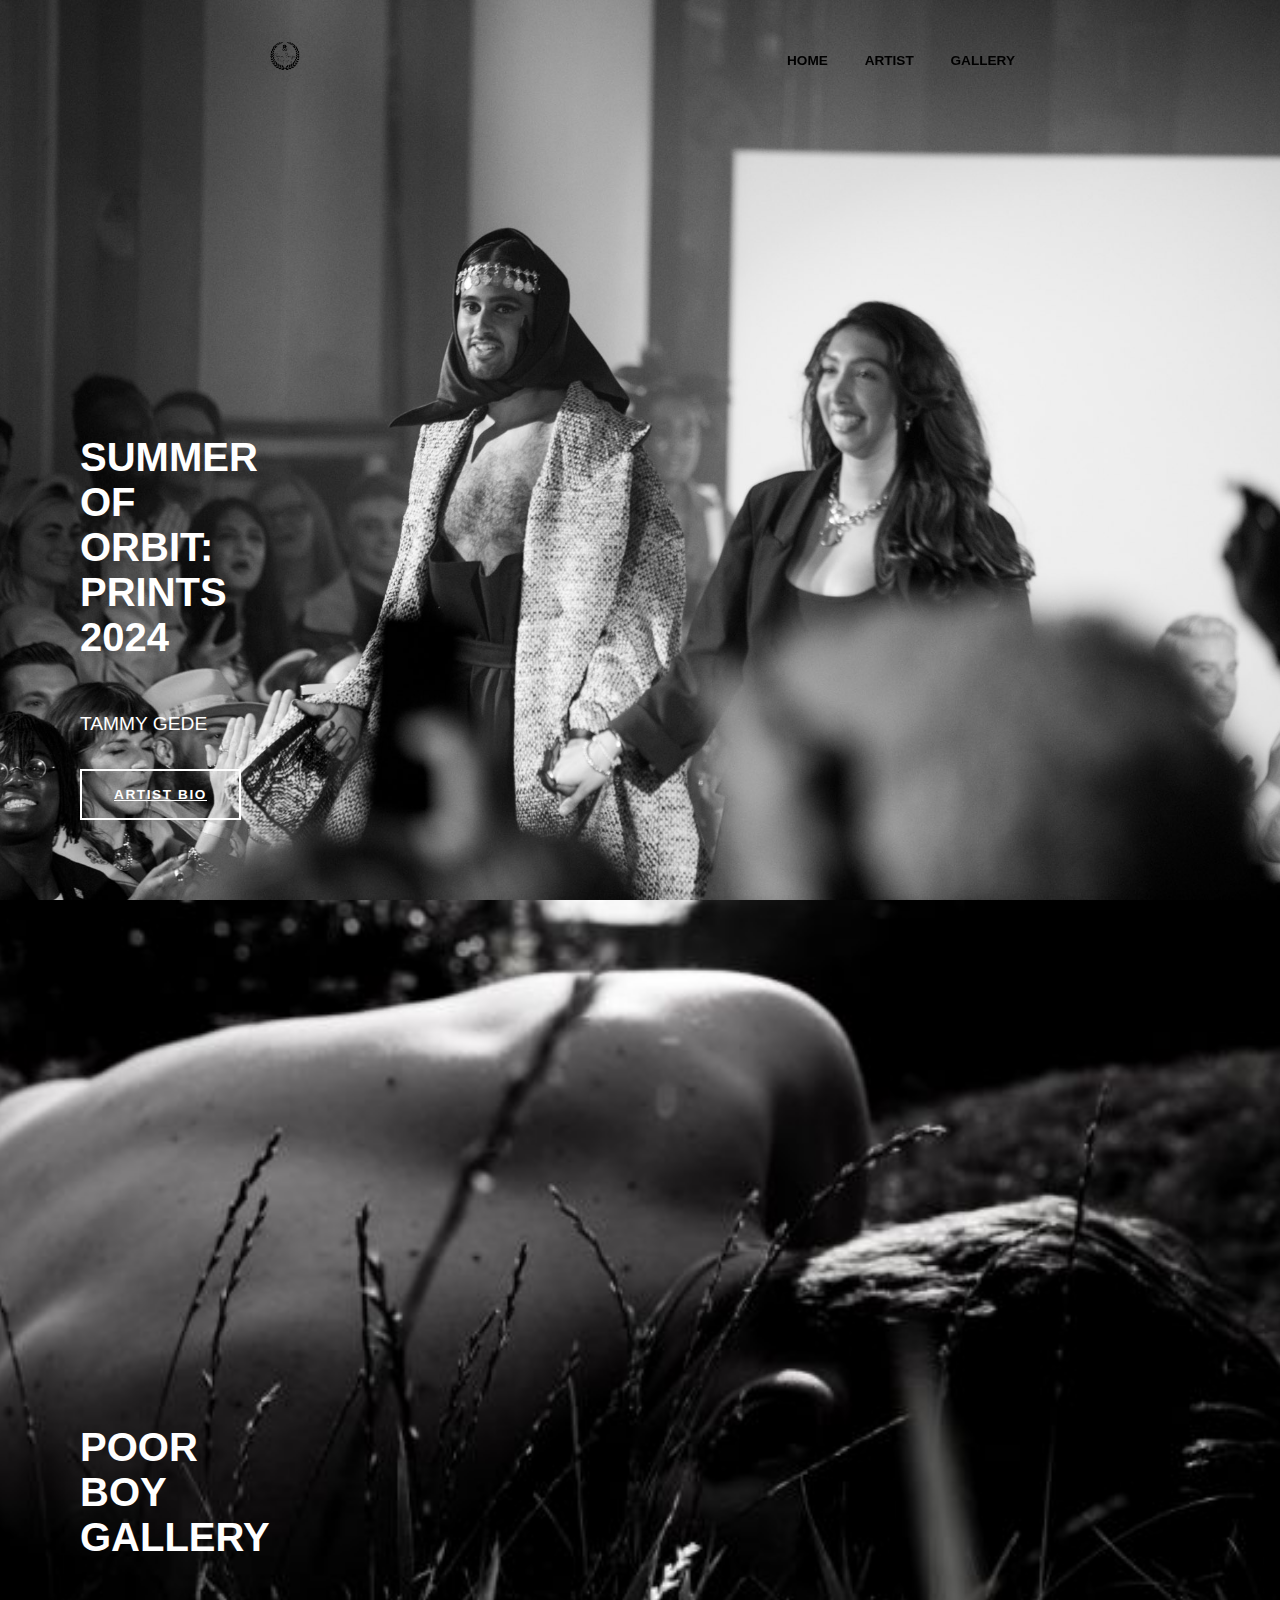
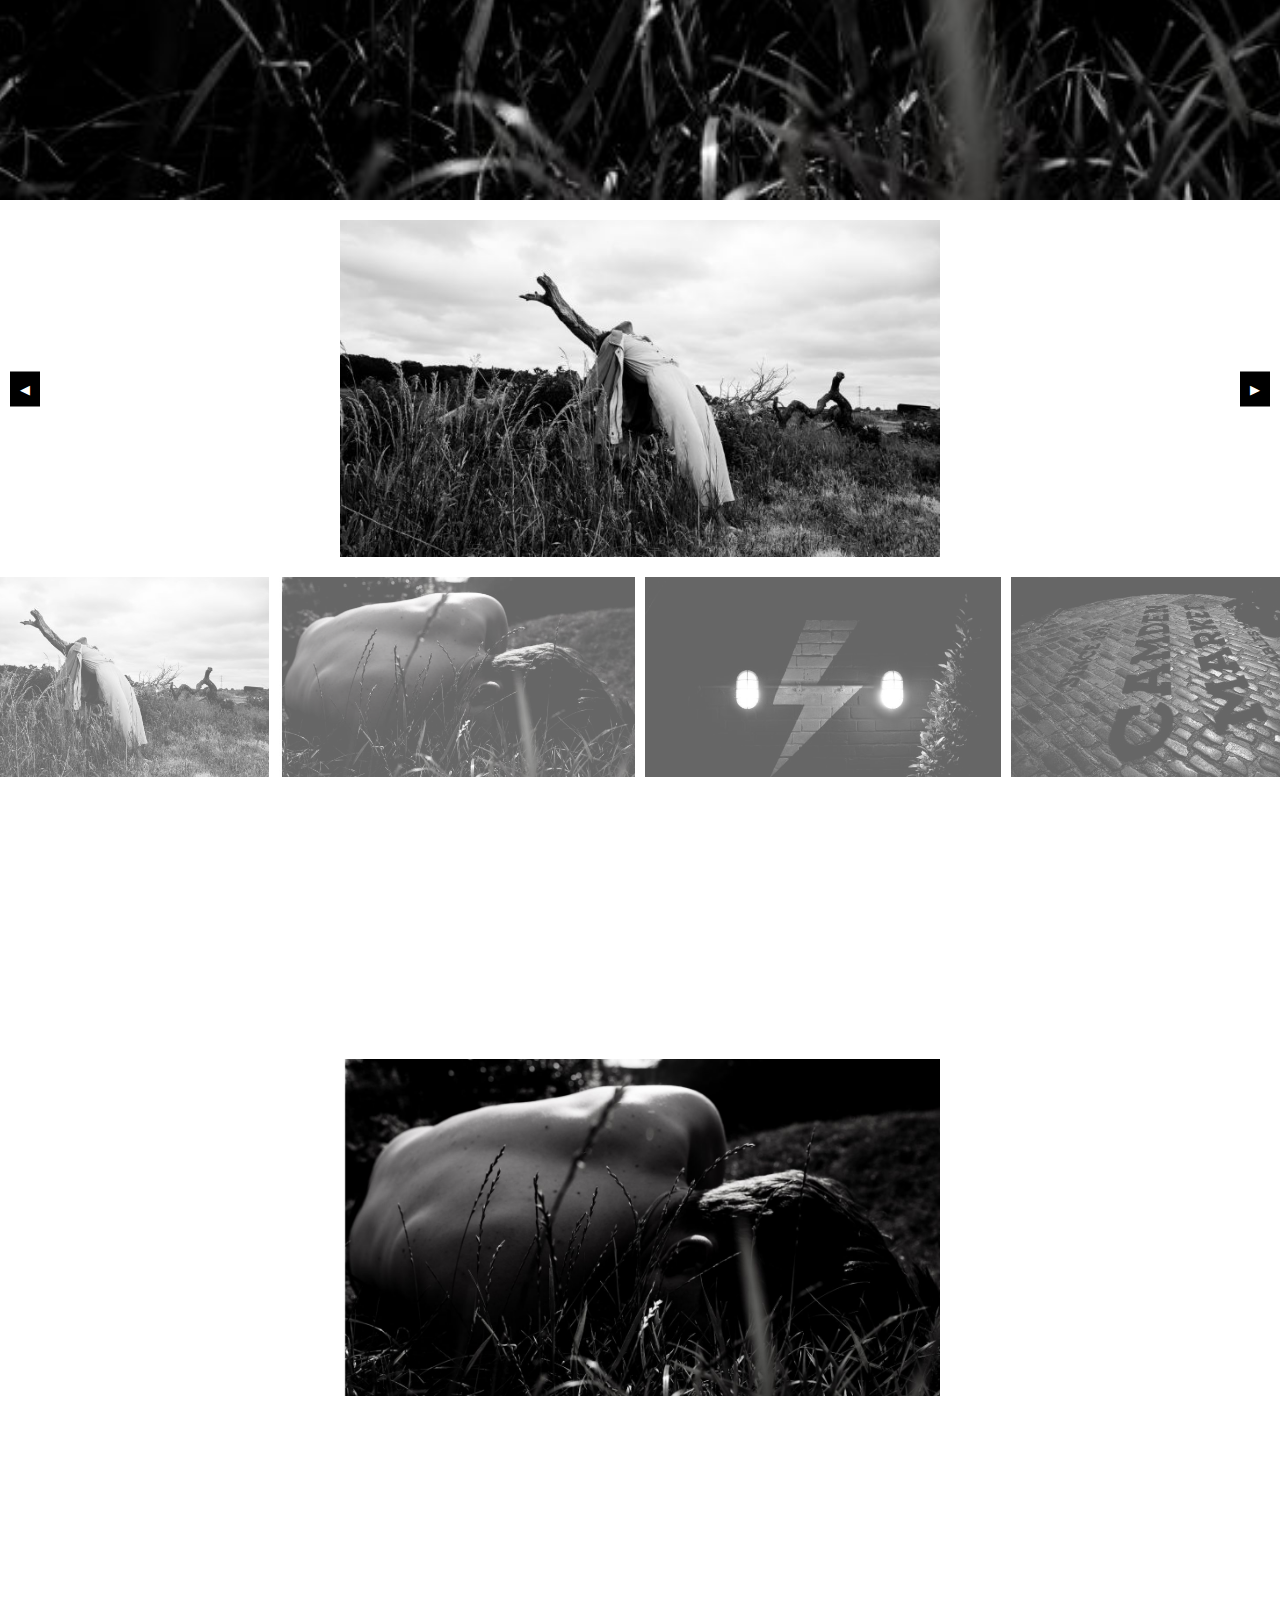
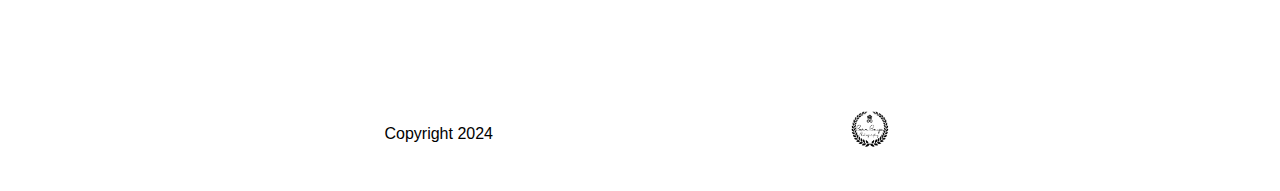
==== index.html @ 5ea45e7a "Assignment" ====
<!DOCTYPE html>
<html lang="en">
<head>
    <meta charset="UTF-8">
    <meta name="viewport" content="width=device-width, initial-scale=1.0">
    <title>OROBORUS</title>
    <link rel="stylesheet" href="styles.css">
    <script src="app.js" defer></script>
</head>
<body id="top">
    <header>
        <img class="logo" src="./IMG_3287.PNG" alt="Logo Oroborus"/>
        <nav>
            <a href="#top">Home</a>
            <a href="#Artist">Artist</a>
            <a href="#Gallery">Gallery</a>
        </nav>
    </header>
    <section id="artist" class="feature hero-image">
        <div class = "post-abs">
            <h2 class = "post-abs_tagline">Tammy Gede</h2>
            <h1 class = "post-abs_heading">Summer of orbit: Prints 2024</h1>
            <a class="post-abs_more" href="https://the-dots.com/users/tammy-gede-498464">Artist Bio</a>
        </div>
    </section>
    <section id="Gallery" class="feature hero-image_sp1">
        <div class = "post-abs">
            <h1 class = "post-abs_heading">Poor Boy Gallery</h1>
            </div>
    </section>
    <section id="Gallery">
        <div class="carousel">
            <button id="left-button" class="button">◀</button>
            <img id="display-image" src="./images/4.jpg" alt="Display Image"/>
            <button id="right-button" class="button">▶</button>
        </div>
        <div id="thumbnail-container"></div>
    </section>
    <section id = "Gallery" class="feature">
        <img id="display-image" 
        srcset="/images/21.jpg 1200w,
        /images/11.jpg 600w,
        /images/1.jpg 400w,"
        src="/images/1.jpg"/>
    </section>
    <footer>
        <p>Copyright 2024</p>
        <div>
            <img class="round_image" src="./IMG_3287.PNG" alt="artist image";>
        </div>
    </footer>
</body>
</html>
---- styles.css ----
* {
    box-sizing: border-box;
}
header{
    position: fixed;
    color: black;
    display: flex;
    width: 100%;
    padding: 2.5rem 3rem;
    gap: 3rem;
    z-index: 1;
    flex-wrap: wrap;
    justify-content: space-around;
    border-width: 3px;
    border-color: black;
}
body{
    margin:0;
    font-family: sans-serif;
    display:block;
    color:white
}
.hero-image{
    background-image: url(Lqfs-091.jpg);
}
.hero-image_sp1{
    background-image: url(./images/1.jpg);
}
.gallery_image{
flex-wrap: wrap;
background-image:url(./images/2.jpg);
}
p {
color: black;
text-align: center;
}
.logo{
    max-width: 40px;
}
nav a{
    text-decoration: none;
    font-size: .85rem;
    font-weight: 700;
    color: black;
}
nav{
    display: flex;
    gap: 2.3rem;
    text-transform: uppercase;
    align-items:center;
}
h1, h2 {
    margin: 0;
}
h1{ font-size: 2em;
    font-weight: bold;
}
h2{ font-size: 1.5em;
    font-weight: bold;
}
.feature{
    position: relative;
    background-size: cover;
    background-position: center;
    height: 100vh;
    display: flex;
    justify-content: center;
    align-items: center;
}
.box-container{
    display: flex;
    flex-direction: column;
    gap: 0;
}
.post-abs{
    position: absolute;
    bottom: 5rem;
    left: 5rem;
    color: #fff;
    display: flex;
    flex-direction: column;
    gap: .9rem;
}
.post-abs_tagline{    
    text-transform: uppercase;
    font-weight: 100;
    opacity: 1;
    font-size: 1.2rem;
    bottom: 10rem;
    left: 5rem;
}
#display-image{
    display: flex;
    max-width: 100%;
}
.post-abs_heading{
    position:absolute;
    font-size: 2.5rem;
    text-transform: uppercase;
    bottom: 10rem;
}
.post-abs_more{
    margin-top: 1.2rem;
    display: inline-block;
    max-width: 200px;
    text-transform: uppercase;
    font-weight: 700;
    font-size: .85rem;
    letter-spacing: .1rem;
    opacity: 1;
    color: #fff;
    border: 2px solid white;
    padding: 1rem 2rem;
    transition: background-color 0.3s, color 0.3s
}
.round_image {width: 100px;
    height: 100px;
    border-radius: 50%;
}
.post-abs_more:hover {
    background-color: white;
    color: black;
}
footer{
    display:flex;
    flex-direction: row;
    z-index: 1;
    min-height: 50px;
    background-color: #fff;
    justify-content: space-evenly;
    padding: 2rem;
}
footer img{
    display:flex; 
    max-width: 50px;
max-height: 50px;
align-items: center;
flex-direction: row-reverse;}

#thumbnail-container img {
    height: 200px;
    width: auto;
}

html{scroll-behavior: smooth;}

#thumbnail-container {
    display: flex;
    gap: 10px;
    justify-content: center;
    margin-top: 20px;
}

.thumbnail {
    height: 100px;
    max-width: 80%;
    cursor: pointer;
    opacity: 0.6;
    transition: opacity 0.3s;
}

.thumbnail:hover {
    opacity: 1;
}

.carousel {
    display: flex;
    align-items: center;
    justify-content: center;
    margin-top: 20px;
    position: relative;
}

#display-image {
    max-width: 600px;
    max-height: 400px;
}

.button {
    background-color: black;
    color: white;
    border: none;
    padding: 10px;
    cursor: pointer;
    position: absolute;
    top: 50%;
    transform: translateY(-50%);
}

#left-button {
    left: 10px;
}

#right-button {
    right: 10px;
}


@media (min-width: 600px){
    .box-container{
        flex-direction: column-reverse;
        flex-wrap: wrap;
    }
    .box {
        width: 40%;
    }
}
@media(min-width: 1200px){
    .gallery_image{
        flex-direction: row-reverse;
    }
}
@media(min-width: 900px){
    .box{
        width: 23%;
    }
}
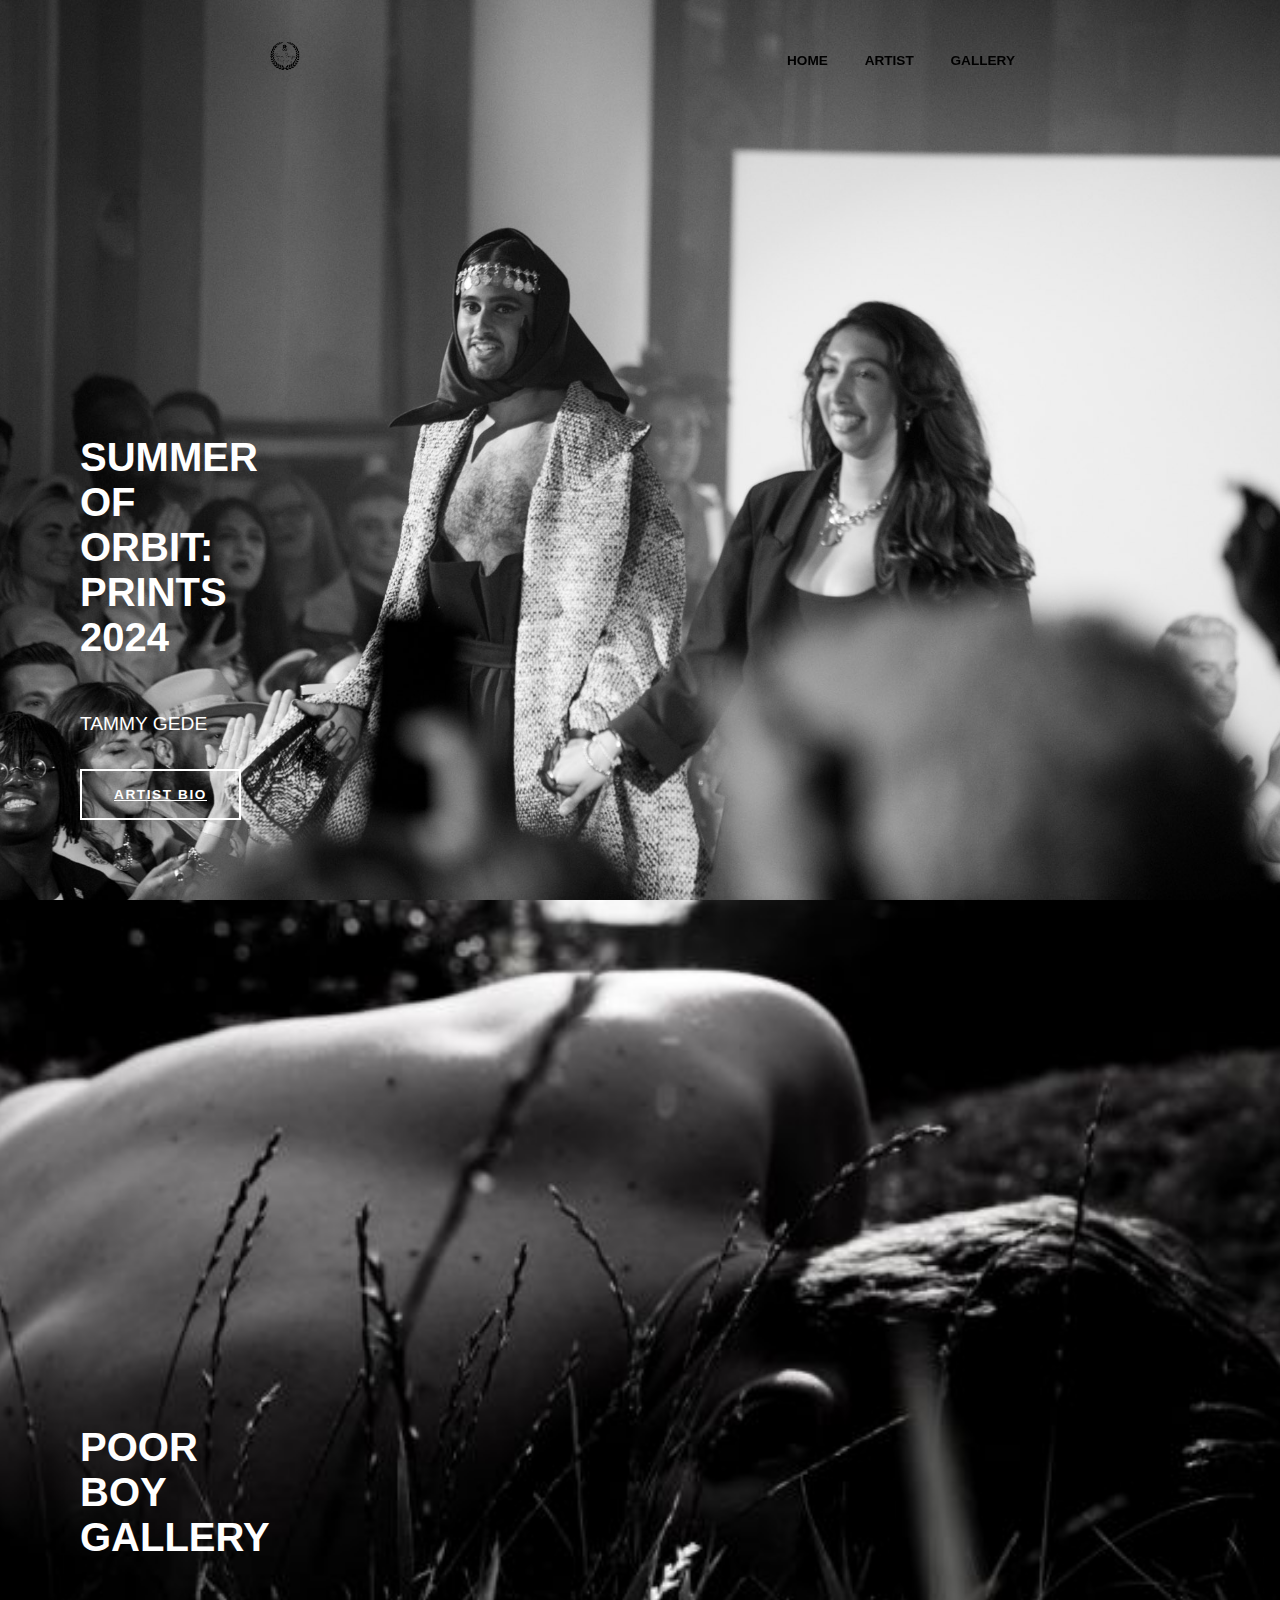
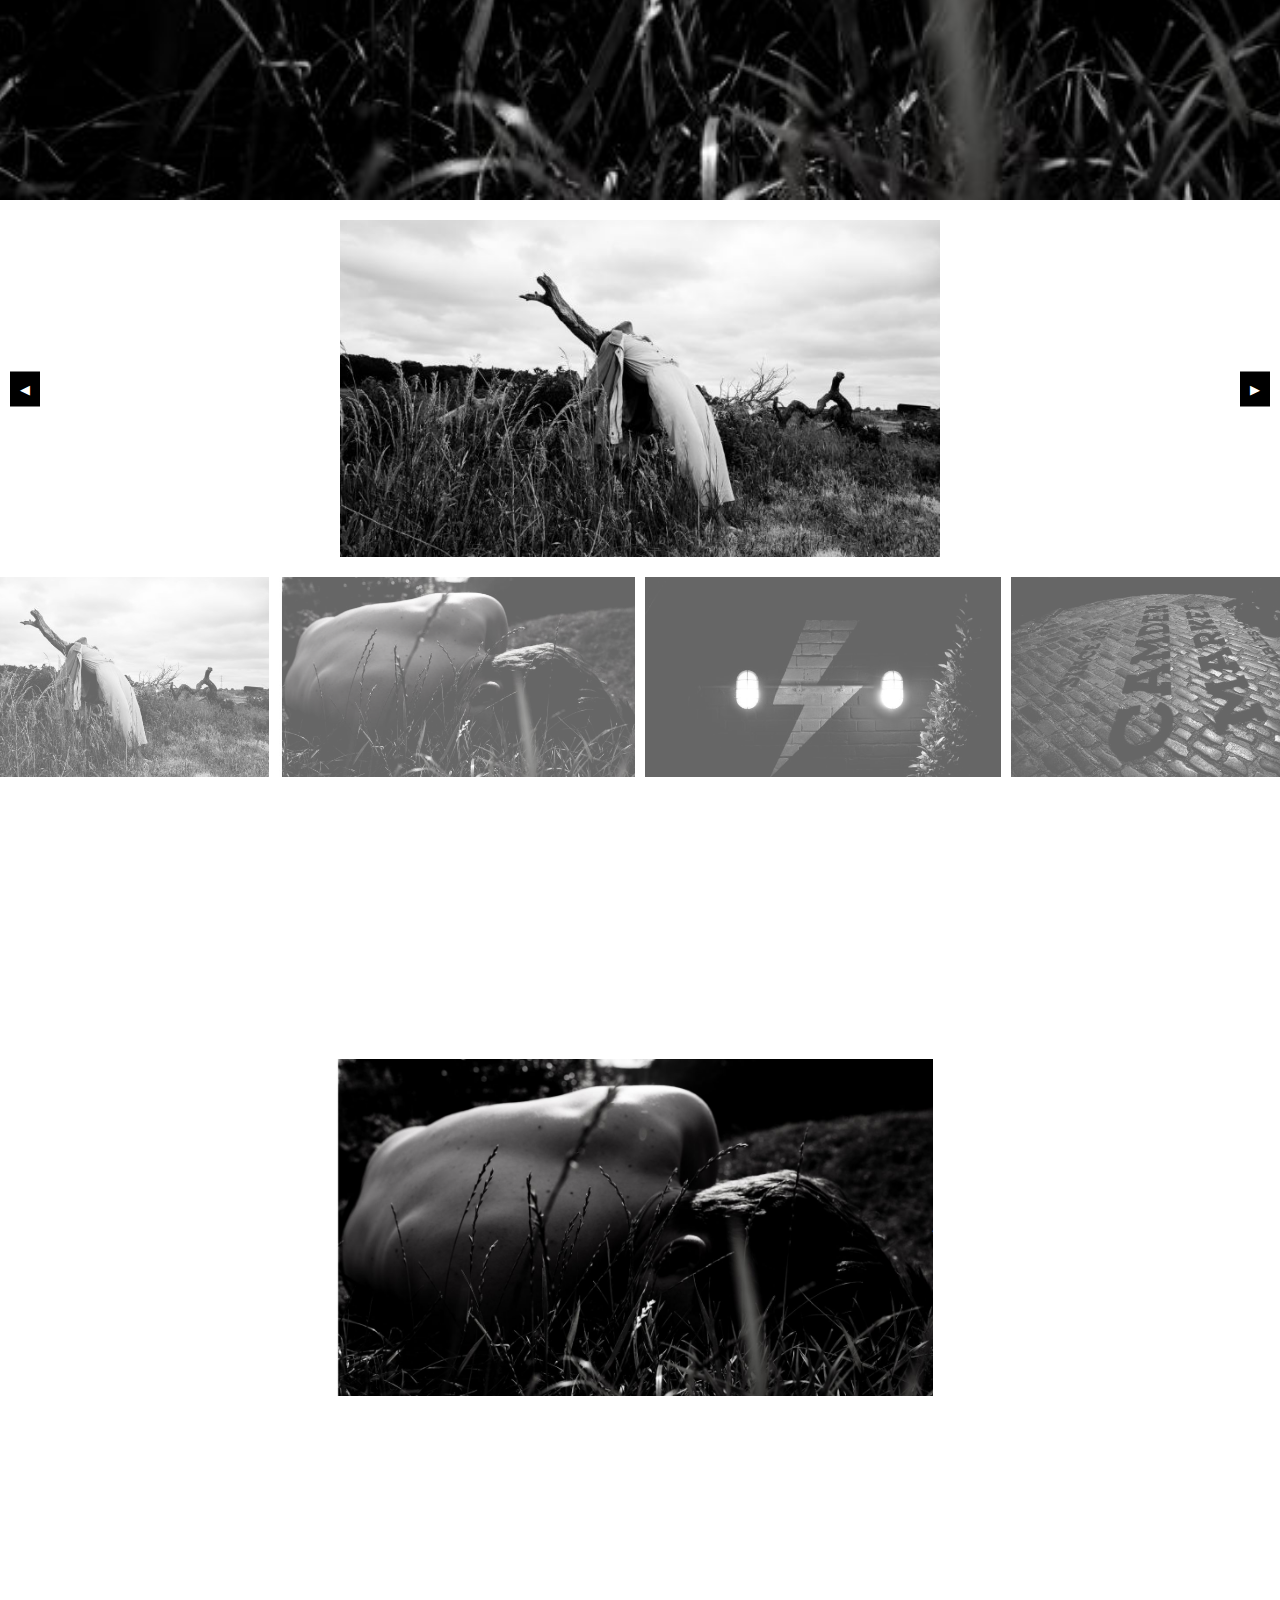
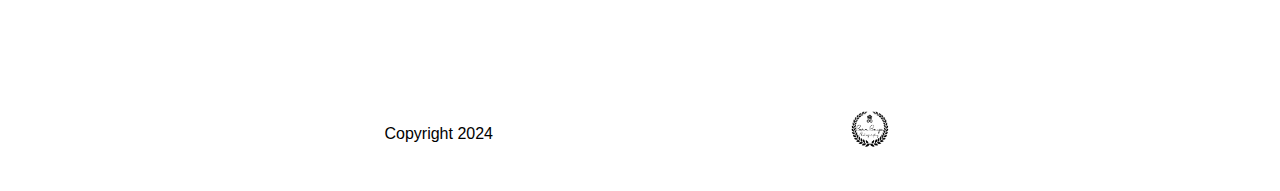
==== commit da0d1620: "Assignment" ====
--- a/index.html
+++ b/index.html
@@ -31,17 +31,30 @@
     <section id="Gallery">
         <div class="carousel">
             <button id="left-button" class="button">◀</button>
-            <img id="display-image" src="./images/4.jpg" alt="Display Image"/>
-            <button id="right-button" class="button">▶</button>
+            <img 
+            id="display-image" 
+            src="./images/21.jpg" 
+            alt="display-title"/>
+        <button id="right-button" class="button">▶</button>
         </div>
         <div id="thumbnail-container"></div>
     </section>
     <section id = "Gallery" class="feature">
         <img id="display-image" 
-        srcset="/images/21.jpg 1200w,
-        /images/11.jpg 600w,
-        /images/1.jpg 400w,"
-        src="/images/1.jpg"/>
+        srcset="./images/1.jpg 400w,
+./images/2.jpg 400w,
+./images/3.jpg 400w,
+./images/4.jpg 400w,
+./images/11.jpg 800w,
+./images/12.jpg 800w,
+./images/13.jpg 800w,
+./images/14.jpg 800w,
+./images/21.jpg 1200w,
+./images/22.jpg 1200w,
+./images/23.jpg 1200w,
+./images/24.jpg 1200w"
+sizes="(max-width: 600px) 400px, (max-width: 1200px) 800px, 1200px"/>
+/>
     </section>
     <footer>
         <p>Copyright 2024</p>
